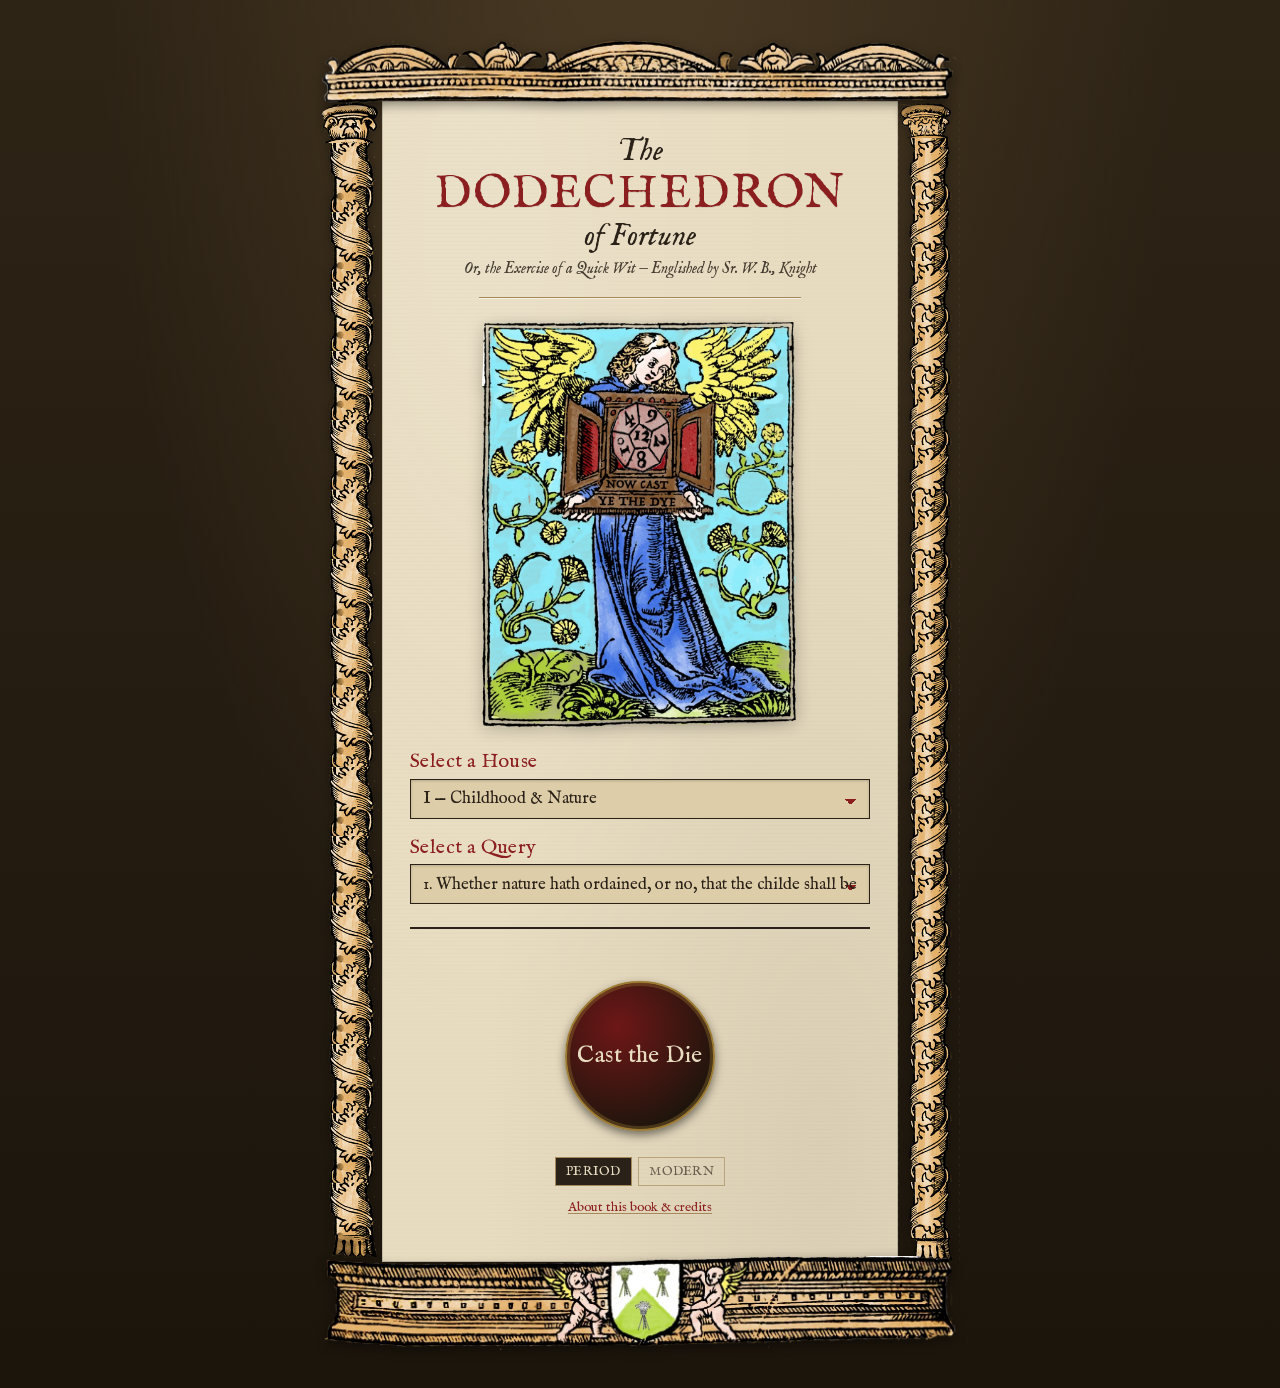
==== index.html @ 4caafc48 "Changed main page to index.html, and link to it" ====
<!DOCTYPE html>
<html lang="en">

<head>
    <meta charset="UTF-8">
    <meta name="viewport" content="width=device-width, initial-scale=1">
    <title>The Dodechedron of Fortune</title>
    <link rel="stylesheet" href="dodec1.css">
    <link rel="manifest" href="manifest.json">
    <meta name="theme-color" content="#2e2416">
    <link rel="apple-touch-icon" href="icons/apple-touch-icon.png">
    <meta name="apple-mobile-web-app-capable" content="yes">
    <meta name="apple-mobile-web-app-status-bar-style" content="black-translucent">
    <meta name="apple-mobile-web-app-title" content="Dodechedron">
</head>

<body>
    <div id="frame">
        <img id="cornice-top" src="assets/cornice-top.webp" alt="">

        <div id="colonnade">
            <div class="column column-left" aria-hidden="true">
                <img class="col-cap" src="assets/column-left-cap.png" alt="">
                <div class="col-shaft"></div>
                <img class="col-foot" src="assets/column-left-foot.png" alt="">
            </div>

            <div id="container">
                <h1 class="title">
                    <span class="title-line--display">The</span>
                    <span class="title-line--wordmark">Dodechedron</span>
                    <span class="title-line--display">of Fortune</span>
                </h1>
                <p class="subtitle">Or, the Exercise of a Quick Wit &mdash; Englished by Sr. W. B., Knight</p>

                <hr class="rule" />

                <div class="hero-wrap">
                    <div class="hero-stage">
                        <img class="hero-base" src="assets/angel-die.webp" alt="A woodcut of an angel presenting a twelve-sided die in an open case, reading NOW CAST YE THE DYE">
                        <button type="button" class="die-hotspot" aria-label="Cast the die" onclick="animateDieAndTellFortune()">
                            <img id="dieOverlay" src="assets/die-1.png" alt="">
                        </button>
                    </div>
                </div>

                <form class="consult" onsubmit="return false;">
                    <div class="field">
                        <label for="house">Select a House</label>
                        <select id="house" name="house">
                            <!-- options filled in by dodec1.js from HOUSES -->
                        </select>
                    </div>

                    <div class="field">
                        <label for="q_num">Select a Query</label>
                        <select id="q_num" name="q_num">
                            <!-- options filled in by dodec1.js from HOUSES, based on the chosen house -->
                        </select>
                    </div>
                </form>

                <div class="leaf">
                    <div id="questionPrint"></div>
                    <div id="answerPage"></div>
                    <div id="workings" class="workings"></div>
                </div>

                <div class="cast-wrap">
                    <button type="button" class="cast" onclick="animateDieAndTellFortune()">Cast&nbsp;the&nbsp;Die</button>
                </div>

                <div class="toggle" role="group" aria-label="Typeface">
                    <button type="button" id="btn-blackletter" aria-pressed="true" onclick="setTypeface('blackletter')">Period</button>
                    <button type="button" id="btn-modern" aria-pressed="false" onclick="setTypeface('modern')">Modern</button>
                </div>

                <p class="colophon-link"><a href="credits.html">About this book &amp; credits</a></p>
            </div>

            <div class="column column-right" aria-hidden="true">
                <img class="col-cap" src="assets/column-right-cap.png" alt="">
                <div class="col-shaft"></div>
                <img class="col-foot" src="assets/column-right-foot.png" alt="">
            </div>
        </div>

        <img id="base-bottom" src="assets/base.webp" alt="">
    </div>

    <script src="dodec-questions.js"></script>
    <script src="dodec-answers.js"></script>
    <script src="typeface-toggle.js"></script>
    <script src="dodec1.js"></script>
    <script>
        if ("serviceWorker" in navigator) {
            window.addEventListener("load", function () {
                navigator.serviceWorker.register("sw.js");
            });
        }
    </script>

</body>

</html>
---- dodec1.css ----
/* ===================================================================
   The Dodechedron of Fortune stylesheet
   =================================================================== */

@font-face {
  font-family: "IM Fell English";
  src: url("fonts/im-fell-english-latin-400-normal.woff2") format("woff2");
  font-weight: 400;
  font-style: normal;
  font-display: swap;
}
@font-face {
  font-family: "IM Fell English";
  src: url("fonts/im-fell-english-latin-400-italic.woff2") format("woff2");
  font-weight: 400;
  font-style: italic;
  font-display: swap;
}

:root {
  --vellum: #e8dcc0;
  --vellum-dim: #ddcda8;
  --ink: #2a2118;
  --rubric: #8b1e1e;
  --rubric-dim: #6e1717;
  --gilt: #9c7a32;
  --gilt-bright: #c39d42;
  --oak: #2e2416;
  --oak-deep: #1c150c;
  --sepia: #a68a5b;
  --display-face: "IM Fell English", Trattatello, "Iowan Old Style", Georgia, serif;
  --body-face: "IM Fell English", Trattatello, "Iowan Old Style", Georgia, serif;
  --label-tracking: 0.02em;

  --col-w: clamp(34px, 8vw, 62px);
}

/* ---- accessibility: modern typeface mode ---- */
html.modern-mode {
  --display-face: Georgia, "Times New Roman", serif;
  --body-face: Georgia, "Times New Roman", serif;
}
html.modern-mode .title-line--display,
html.modern-mode .field label,
html.modern-mode .house-label {
  font-style: normal !important;
}
html.modern-mode .magic-word { font-weight: 700; }

* { box-sizing: border-box; }

html, body {
  overflow-x: hidden;
  margin: 0;
  padding: 0;
  background: var(--oak);
  background-image:
    radial-gradient(ellipse at 50% -10%, #4a3a24 0%, transparent 60%),
    linear-gradient(var(--oak), var(--oak-deep));
  min-height: 100%;
  color: var(--ink);
  font-family: var(--body-face);
}

body {
  display: flex;
  justify-content: center;
  padding: clamp(10px, 3vw, 40px) clamp(6px, 2vw, 24px);
}

/* ---- the title-page frame: cornice / columns / base ---- */

#frame {
  width: 100%;
  max-width: 640px;
}

#cornice-top {
  width: 100%;
  display: block;
  filter: drop-shadow(0 4px 6px rgba(0,0,0,0.45));
  position: relative;
  z-index: 2;
}

#colonnade {
  display: flex;
  align-items: stretch;
  margin-top: -6px;
}

.column {
  width: var(--col-w);
  flex: none;
  display: flex;
  flex-direction: column;
  filter: drop-shadow(0 0 4px rgba(0,0,0,0.35));
}
.column img.col-cap,
.column img.col-foot {
  width: 100%;
  display: block;
  flex: none;
}
.column .col-shaft {
  flex: 1 1 auto;
  width: 100%;
  background-repeat: repeat-y;
  background-size: 100% auto;
  background-position: top center;
}
.column-left .col-shaft { background-image: url("assets/column-left-shaft-tile.png"); }
.column-right .col-shaft { background-image: url("assets/column-right-shaft-tile.png"); }

#container {
  flex: 1 1 auto;
  min-width: 0;
  position: relative;
  background: var(--vellum);
  background-image:
    repeating-linear-gradient(0deg, rgba(0,0,0,0.015) 0px, transparent 2px, transparent 4px),
    radial-gradient(ellipse at 20% 10%, rgba(255,255,255,0.15), transparent 55%),
    radial-gradient(ellipse at 85% 90%, rgba(0,0,0,0.06), transparent 55%);
  padding: clamp(16px, 4vw, 32px) clamp(14px, 3vw, 28px);
  box-shadow: inset 0 0 0 1px rgba(0,0,0,0.15);
}

#base-bottom {
  width: 100%;
  display: block;
  margin-top: -6px;
  filter: drop-shadow(0 4px 6px rgba(0,0,0,0.45));
  position: relative;
  z-index: 2;
}

/* ---- title block ---- */

h1.title {
  font-family: var(--display-face);
  text-align: center;
  line-height: 1.08;
  margin: 0.1em 0 0;
}
h1.title .title-line--display {
  display: block;
  font-style: italic;
  font-weight: 400;
  color: var(--ink);
  font-size: clamp(1.4rem, 6vw, 1.9rem);
}
h1.title .title-line--wordmark {
  display: block;
  font-style: normal;
  font-weight: 400;
  text-transform: uppercase;
  color: var(--rubric);
  font-size: clamp(1.7rem, 9.5vw, 2.9rem);
  letter-spacing: 0.02em;
  text-shadow: 0 1px 0 rgba(0,0,0,0.08);
  margin: 0.02em 0;
}

.subtitle {
  text-align: center;
  font-style: italic;
  color: var(--ink);
  font-size: 0.95rem;
  margin: 0.35em 0 0;
  opacity: 0.85;
}

.rule {
  border: none;
  border-top: 1px solid var(--sepia);
  border-bottom: 1px solid rgba(255,255,255,0.5);
  margin: 1.1em auto;
  width: 70%;
}

.rule--wide { width: 100%; }

/* ---- the consultation form ---- */

.consult {
  display: flex;
  flex-direction: column;
  gap: 1em;
  margin: 1.2em 0;
}

.field {
  display: flex;
  flex-direction: column;
  gap: 0.3em;
}

.field label {
  font-family: var(--display-face);
  color: var(--rubric);
  font-size: clamp(1.05rem, 4vw, 1.25rem);
  letter-spacing: var(--label-tracking);
}
html.modern-mode .field label {
  font-family: var(--body-face);
  font-weight: 700;
  font-style: italic;
  font-size: 1rem;
}

select {
  width: 100%;
  max-width: 100%;
  font-family: var(--body-face);
  font-size: 1.05rem;
  color: var(--ink);
  background: var(--vellum-dim);
  border: 1px solid var(--ink);
  border-radius: 0;
  padding: 0.5em 0.7em;
  box-shadow: inset 0 1px 3px rgba(0,0,0,0.18);
  appearance: none;
  -webkit-appearance: none;
  background-image: linear-gradient(45deg, transparent 50%, var(--rubric) 50%),
                     linear-gradient(135deg, var(--rubric) 50%, transparent 50%);
  background-position: calc(100% - 18px) calc(1.1em + 1px), calc(100% - 12px) calc(1.1em + 1px);
  background-size: 6px 6px, 6px 6px;
  background-repeat: no-repeat;
}
select:focus-visible,
button:focus-visible,
.toggle button:focus-visible {
  outline: 3px solid var(--gilt-bright);
  outline-offset: 2px;
}

/* ---- the cast-the-die button ---- */

.cast-wrap { display: flex; justify-content: center; margin: 1.4em 0 0.6em; }

button.cast {
  font-family: var(--display-face);
  font-size: clamp(1.2rem, 5vw, 1.5rem);
  color: var(--vellum);
  background: radial-gradient(circle at 35% 30%, var(--rubric-dim), var(--oak-deep) 78%);
  border: 2px solid var(--gilt);
  border-radius: 50%;
  width: clamp(120px, 30vw, 150px);
  aspect-ratio: 1 / 1;
  cursor: pointer;
  box-shadow: 0 4px 10px rgba(0,0,0,0.5), inset 0 0 0 3px rgba(156,122,50,0.35);
  transition: transform 0.15s ease, box-shadow 0.15s ease;
  letter-spacing: 0.02em;
}
button.cast:hover {
  transform: translateY(-2px);
  box-shadow: 0 7px 14px rgba(0,0,0,0.55), inset 0 0 0 3px rgba(195,157,66,0.55);
}
button.cast:active { transform: translateY(0); }

@media (prefers-reduced-motion: reduce) {
  button.cast, button.cast:hover { transition: none; transform: none; }
}

/* ---- the answer ---- */

.leaf {
  margin-top: 1.4em;
  padding-top: 1.2em;
  border-top: 2px double var(--ink);
  min-height: 2em;
}

#answerPage:not(:empty) {
  border: 1px solid var(--rubric);
  box-shadow: inset 0 0 0 3px var(--vellum), inset 0 0 0 4px var(--rubric-dim);
  padding: 0.9em 1.1em;
  margin-top: 0.8em;
  background: rgba(255,255,255,0.25);
}

.hero-wrap {
  display: flex;
  justify-content: center;
  margin: 1.3em 0;
}
.hero-stage {
  position: relative;
  display: inline-block;
  width: min(78%, 320px);
}
.hero-base {
  width: 100%;
  height: auto;
  display: block;
  filter: drop-shadow(0 3px 8px rgba(0,0,0,0.35));
}

/* the clickable die, positioned over the case's empty red window
   (measured as a % of the source image's own dimensions so it stays
   aligned at any display size) */
.die-hotspot {
  position: absolute;
  left: 40.0%;
  top: 19.13%;
  width: 20.0%;
  height: 19.13%;
  padding: 0;
  border: 0;
  background: transparent;
  cursor: pointer;
  -webkit-tap-highlight-color: transparent;
}
.die-hotspot img {
  width: 100%;
  height: 100%;
  object-fit: fill;
  display: block;
  pointer-events: none;
}
.die-hotspot:hover img { filter: brightness(1.08); }
.die-hotspot:focus-visible {
  outline: 3px solid var(--gilt-bright);
  outline-offset: 2px;
  border-radius: 4px;
}

.house-label {
  font-family: var(--display-face);
  color: var(--rubric);
  font-size: clamp(1.2rem, 5vw, 1.5rem);
  display: block;
  margin-bottom: 0.2em;
}

.query-text {
  font-style: italic;
  font-size: 1.05rem;
}

.category-tag {
  font-size: 0.85rem;
  color: var(--gilt);
}

.verse-text {
  font-size: clamp(1.15rem, 4.4vw, 1.4rem);
  font-style: italic;
  line-height: 1.5;
  margin: 0.9em 0 0.4em;
}

.dropcap {
  font-family: var(--display-face);
  font-style: normal;
  font-size: 2.6em;
  color: var(--rubric);
  float: left;
  line-height: 0.75;
  margin: 0.03em 0.08em 0 0;
}
.dropcap::before {
  content: "\201C";
  display: inline-block;
  font-size: 0.38em;
  font-family: var(--body-face);
  color: var(--sepia);
  vertical-align: top;
  margin-right: 0.03em;
}

.quote-mark {
  color: var(--sepia);
}

.marginalia {
  font-size: 0.85rem;
  color: var(--ink);
  opacity: 0.7;
  margin-top: 0.6em;
}
.marginalia .magic-word { font-style: italic; }

.workings {
  margin-top: 0.9em;
  font-size: 0.8rem;
  color: var(--ink);
  opacity: 0.6;
  font-style: italic;
  line-height: 1.4;
}

.placeholder-note {
  font-style: italic;
  opacity: 0.75;
}

/* ---- typeface toggle ---- */

.toggle {
  display: flex;
  justify-content: center;
  gap: 0.4em;
  margin-top: 1.6em;
}

.toggle button {
  font-family: var(--body-face);
  font-size: 0.8rem;
  letter-spacing: var(--label-tracking);
  text-transform: uppercase;
  background: transparent;
  border: 1px solid var(--sepia);
  color: var(--ink);
  padding: 0.4em 0.8em;
  cursor: pointer;
  opacity: 0.65;
}
.toggle button[aria-pressed="true"] {
  background: var(--ink);
  color: var(--vellum);
  opacity: 1;
}

/* ---- small screens ---- */

@media (max-width: 400px) {
  #container { padding: 18px 14px; outline-offset: 4px; }
  .dropcap { font-size: 2.2em; }
}

/* ---- credits / about page ---- */

.colophon-link {
  text-align: center;
  font-size: 0.85rem;
  margin-top: 1em;
}
.colophon-link a,
.back-link a,
.credits-section a {
  color: var(--rubric);
  text-decoration: underline;
  text-decoration-color: var(--sepia);
  text-underline-offset: 0.15em;
}
.colophon-link a:hover,
.back-link a:hover,
.credits-section a:hover {
  color: var(--rubric-dim);
}

.back-link {
  font-size: 0.9rem;
  margin: 0 0 1em;
}

.credits-section {
  margin: 1.6em 0;
}
.credits-section h2 {
  font-family: var(--display-face);
  font-style: italic;
  color: var(--rubric);
  font-size: clamp(1.3rem, 5vw, 1.6rem);
  margin: 0 0 0.4em;
  border-bottom: 1px solid var(--sepia);
  padding-bottom: 0.2em;
}
html.modern-mode .credits-section h2 { font-style: normal; font-weight: 700; }

.credits-section p {
  line-height: 1.6;
  margin: 0 0 0.9em;
}

.credits-section ul {
  margin: 0 0 0.9em;
  padding-left: 1.3em;
  line-height: 1.6;
}

.credits-section .fine-print {
  font-size: 0.85rem;
  opacity: 0.75;
}
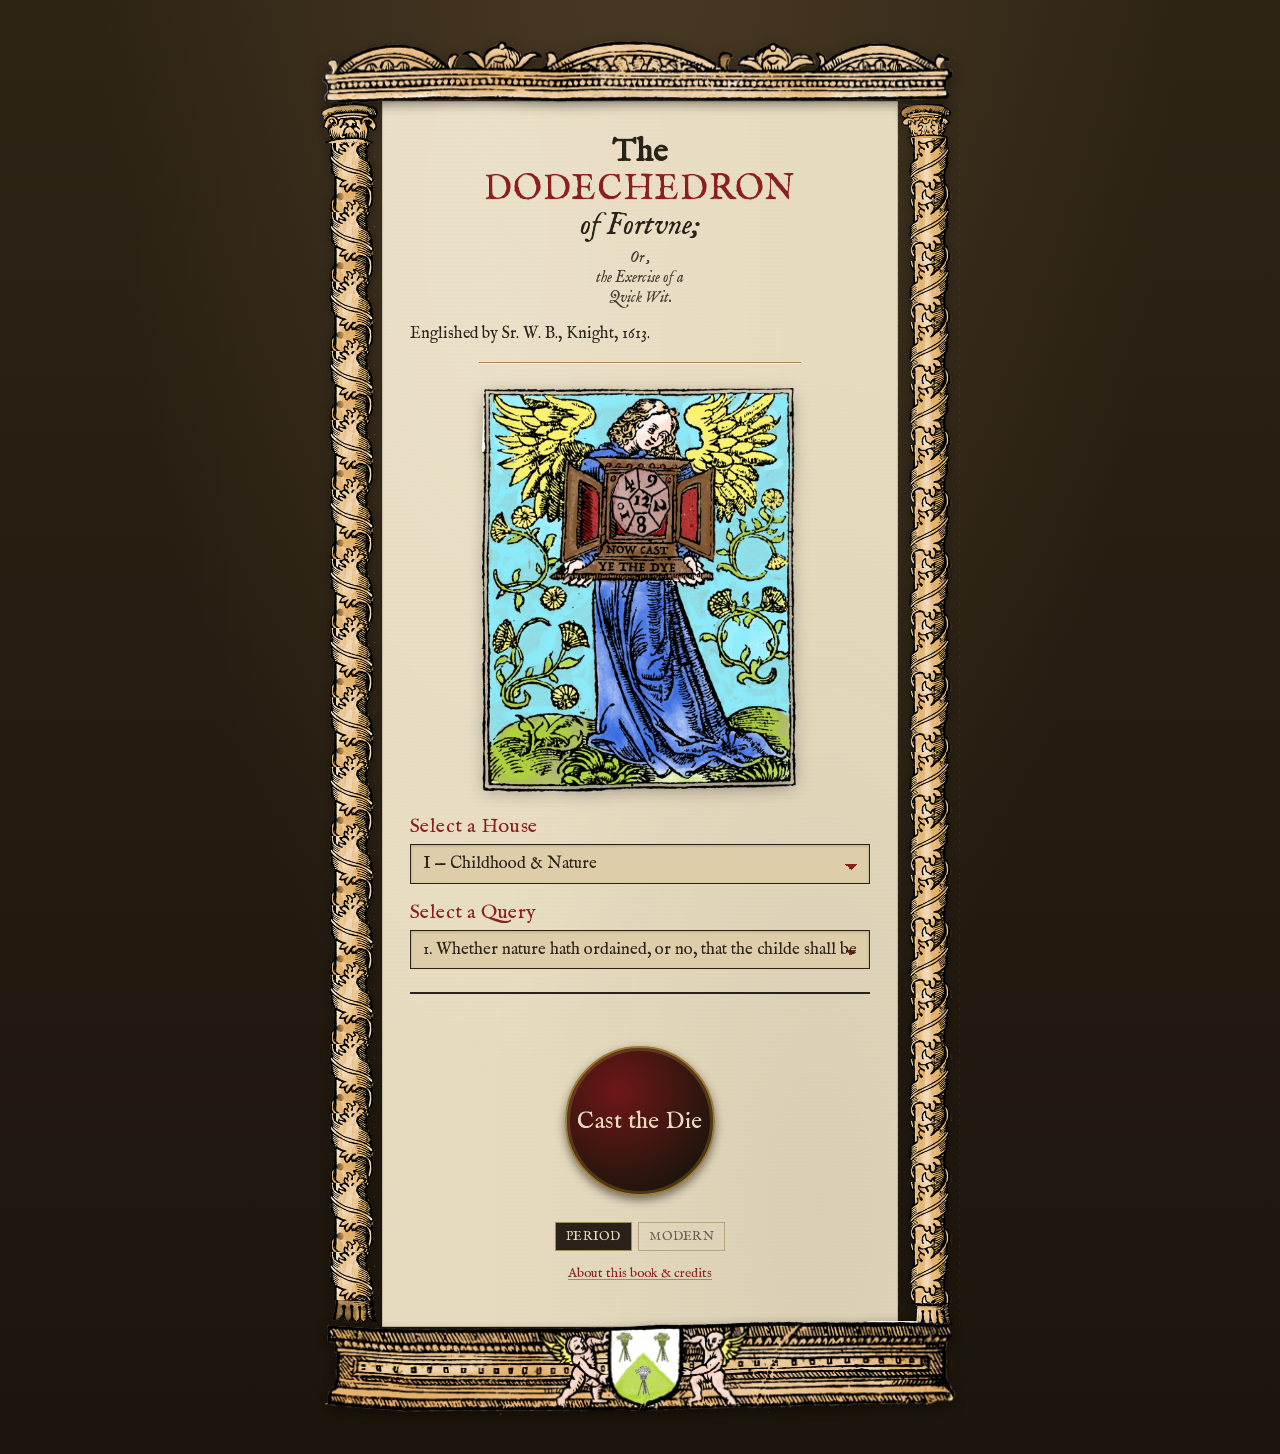
==== commit 391c04a6: "Updated front page" ====
--- a/index.html
+++ b/index.html
@@ -27,11 +27,13 @@
 
             <div id="container">
                 <h1 class="title">
-                    <span class="title-line--display">The</span>
+                    <span class="title-line--display-small">The</span>
                     <span class="title-line--wordmark">Dodechedron</span>
-                    <span class="title-line--display">of Fortune</span>
+                    <span class="title-line--display">of Fortvne;</span>
                 </h1>
-                <p class="subtitle">Or, the Exercise of a Quick Wit &mdash; Englished by Sr. W. B., Knight</p>
+                <p class="subtitle"><em>Or ,</em><br /> the Exercise of a <br />Qvick Wit.</p>
+
+		<p class="subtitle-translator-credit">Englished by Sr. W. B., Knight, 1613.</p>
 
                 <hr class="rule" />
 
--- a/dodec1.css
+++ b/dodec1.css
@@ -155,7 +155,7 @@
   font-weight: 400;
   text-transform: uppercase;
   color: var(--rubric);
-  font-size: clamp(1.7rem, 9.5vw, 2.9rem);
+  font-size: clamp(1.7rem, 8.2vw, 2.2rem);
   letter-spacing: 0.02em;
   text-shadow: 0 1px 0 rgba(0,0,0,0.08);
   margin: 0.02em 0;
